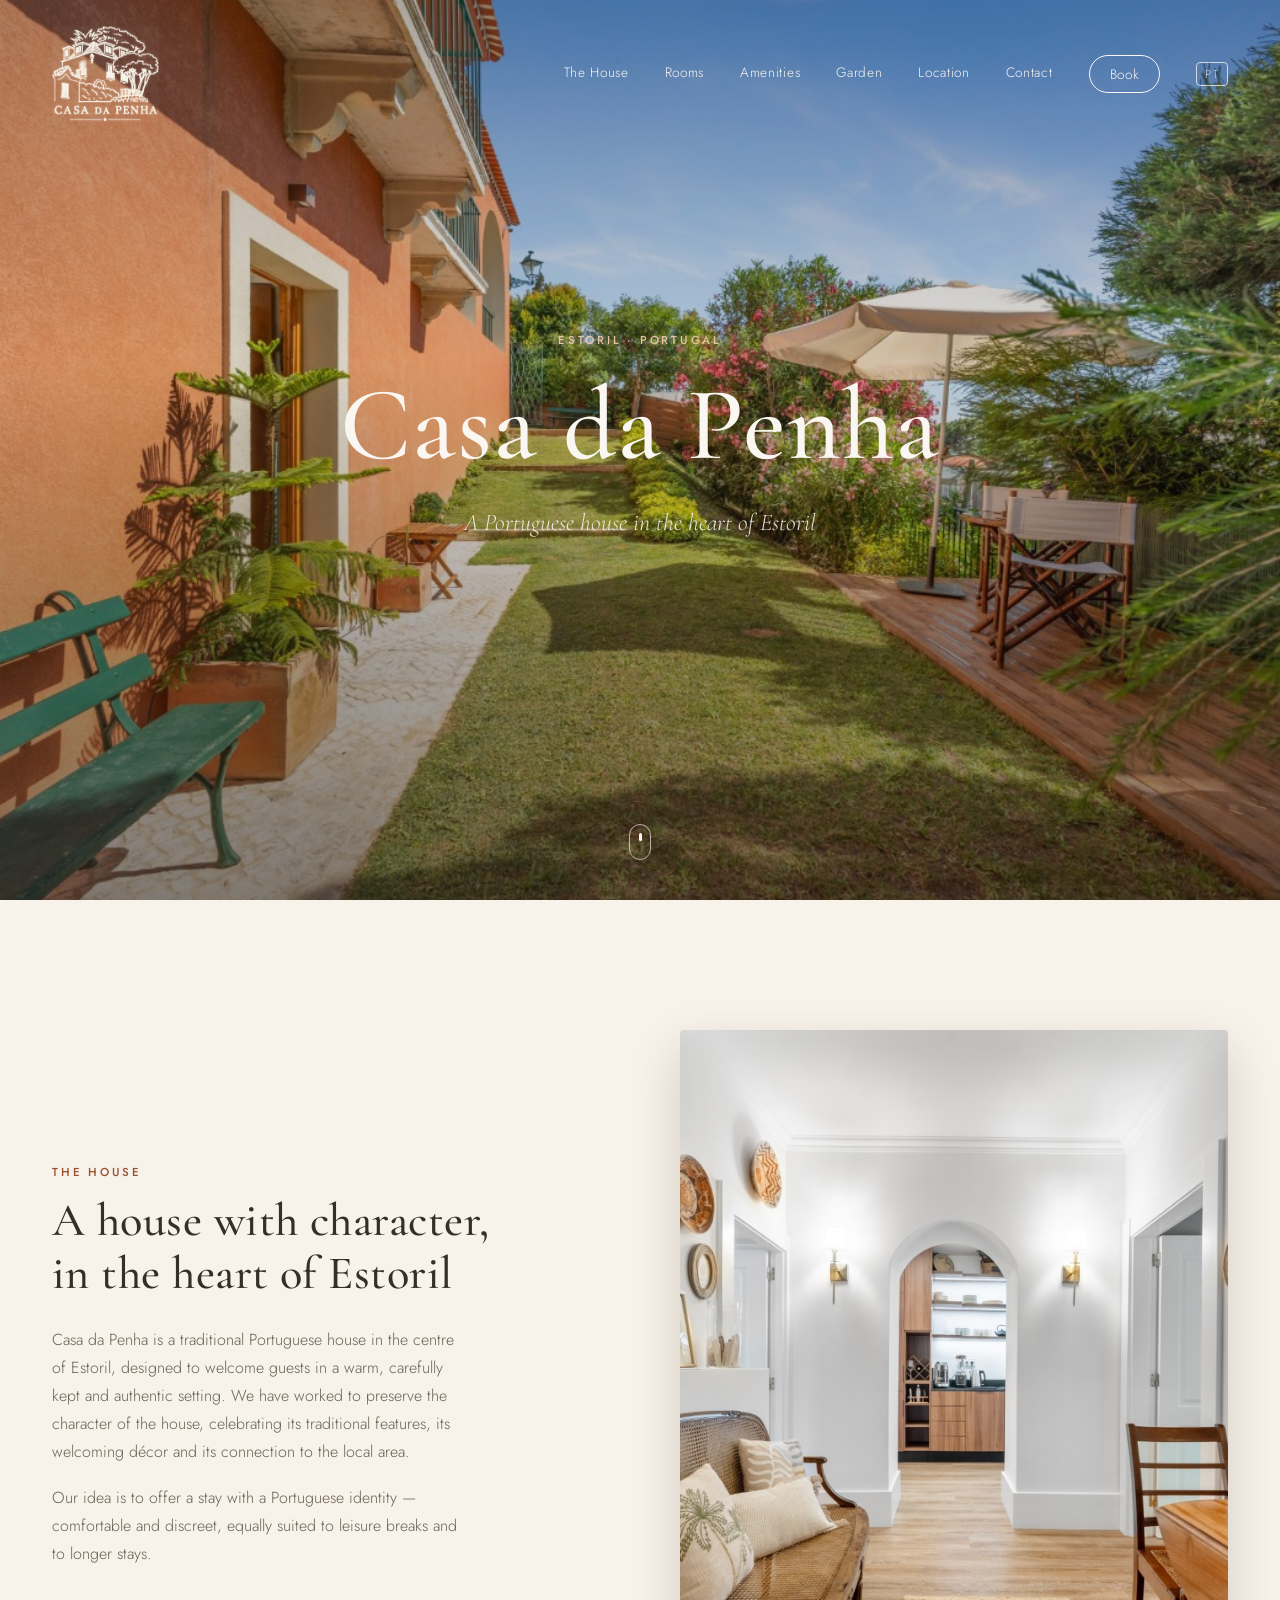
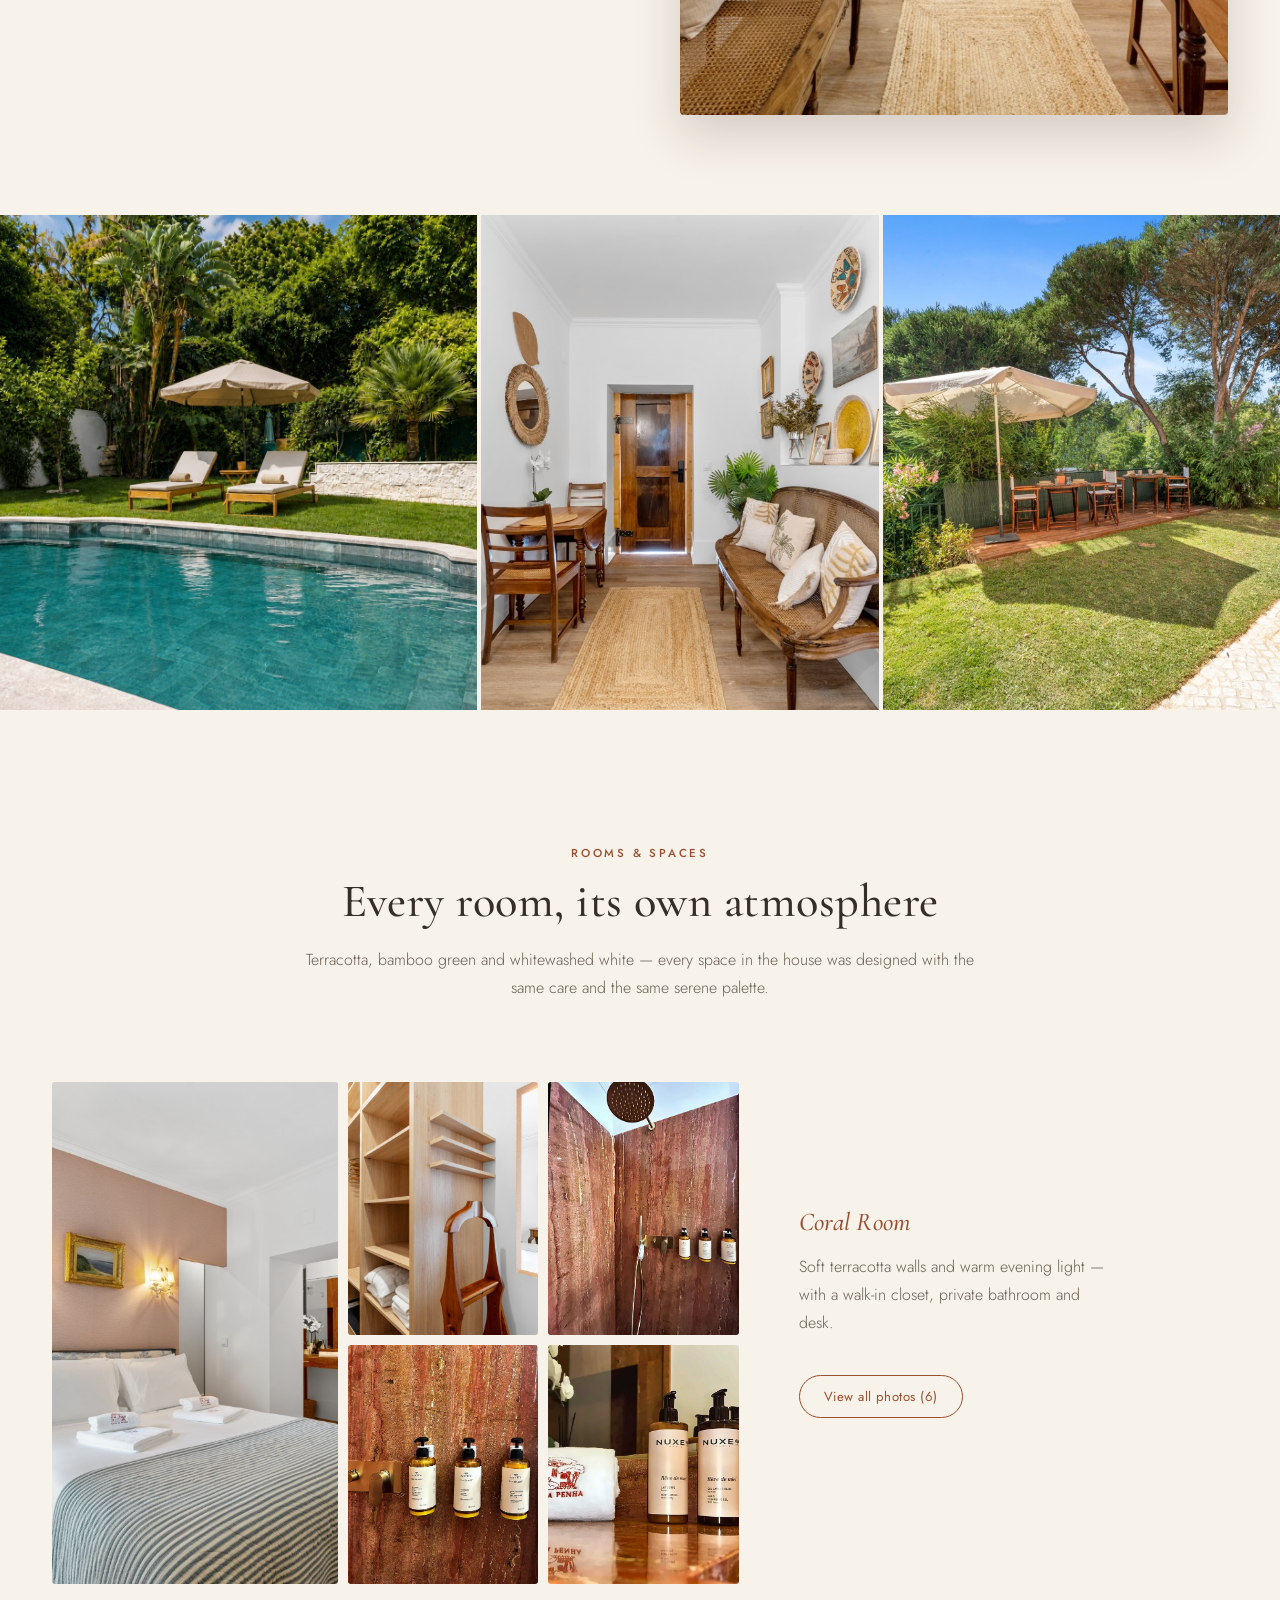
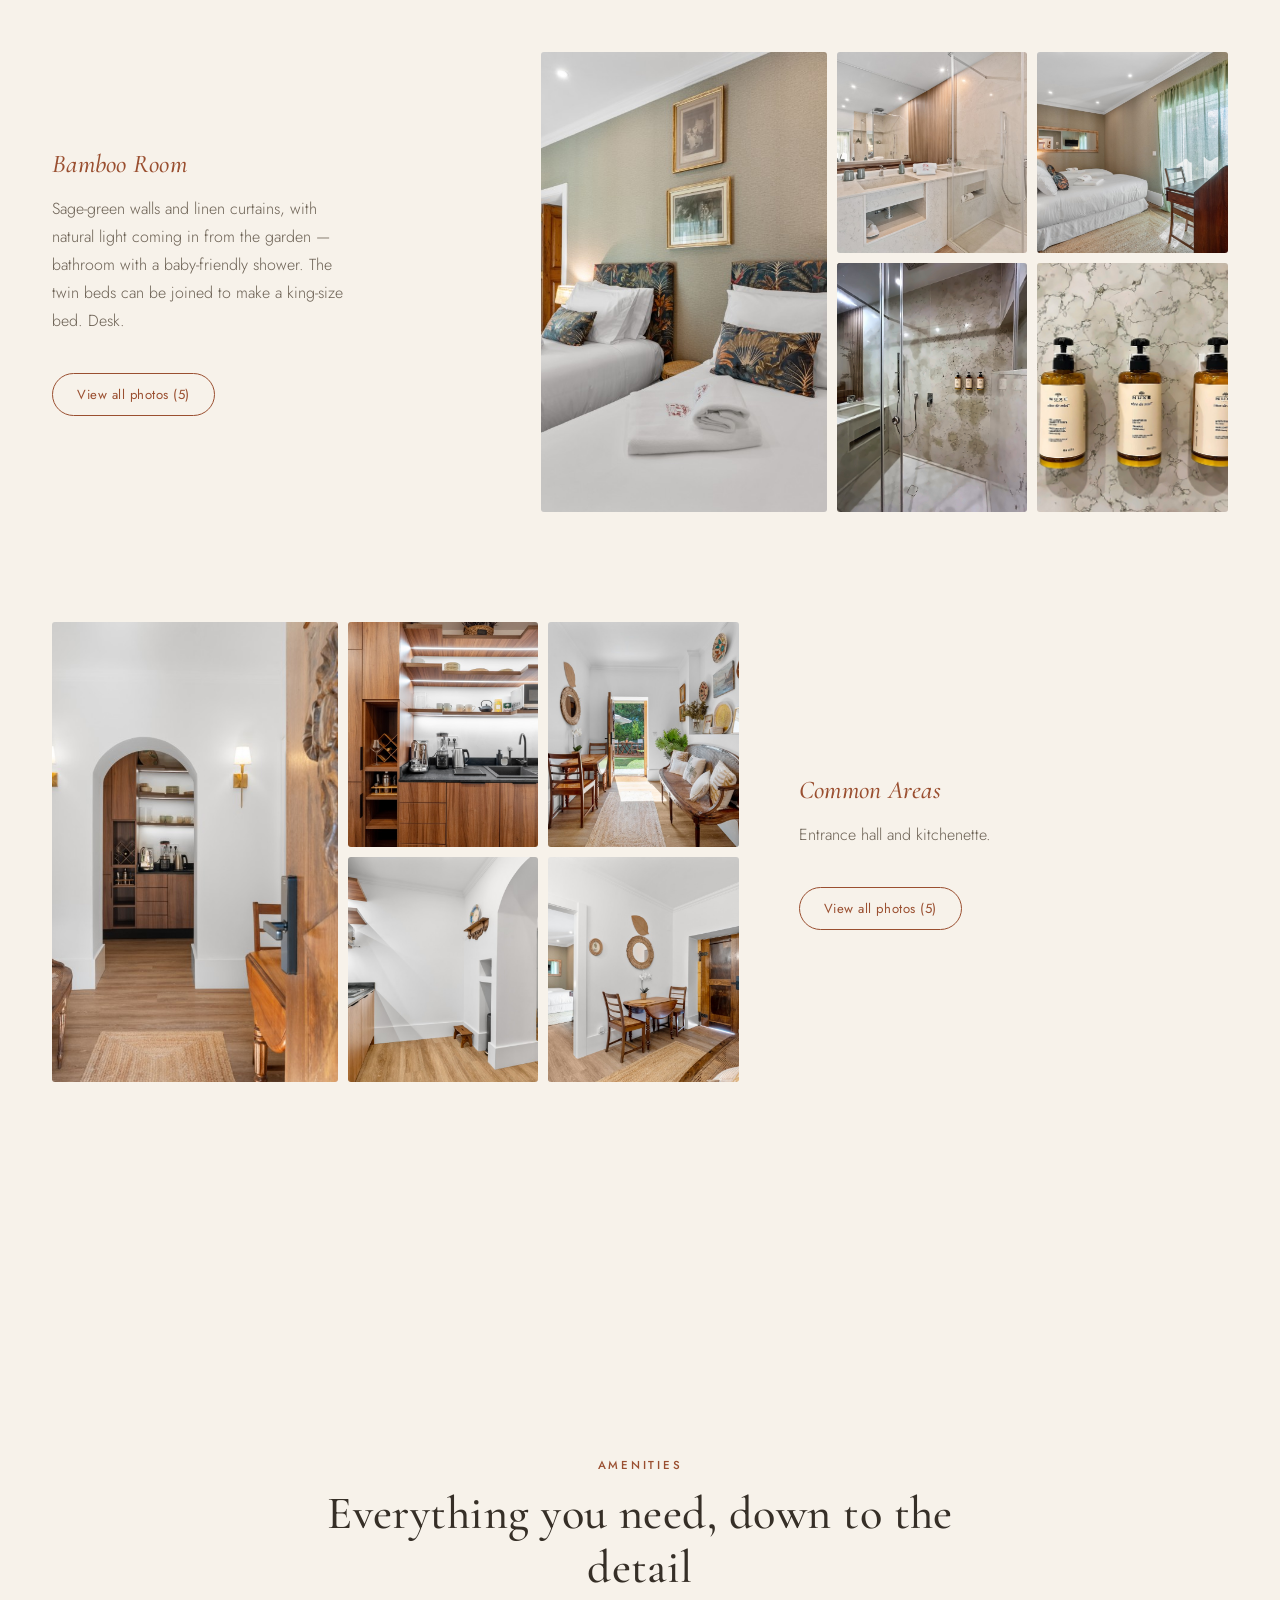
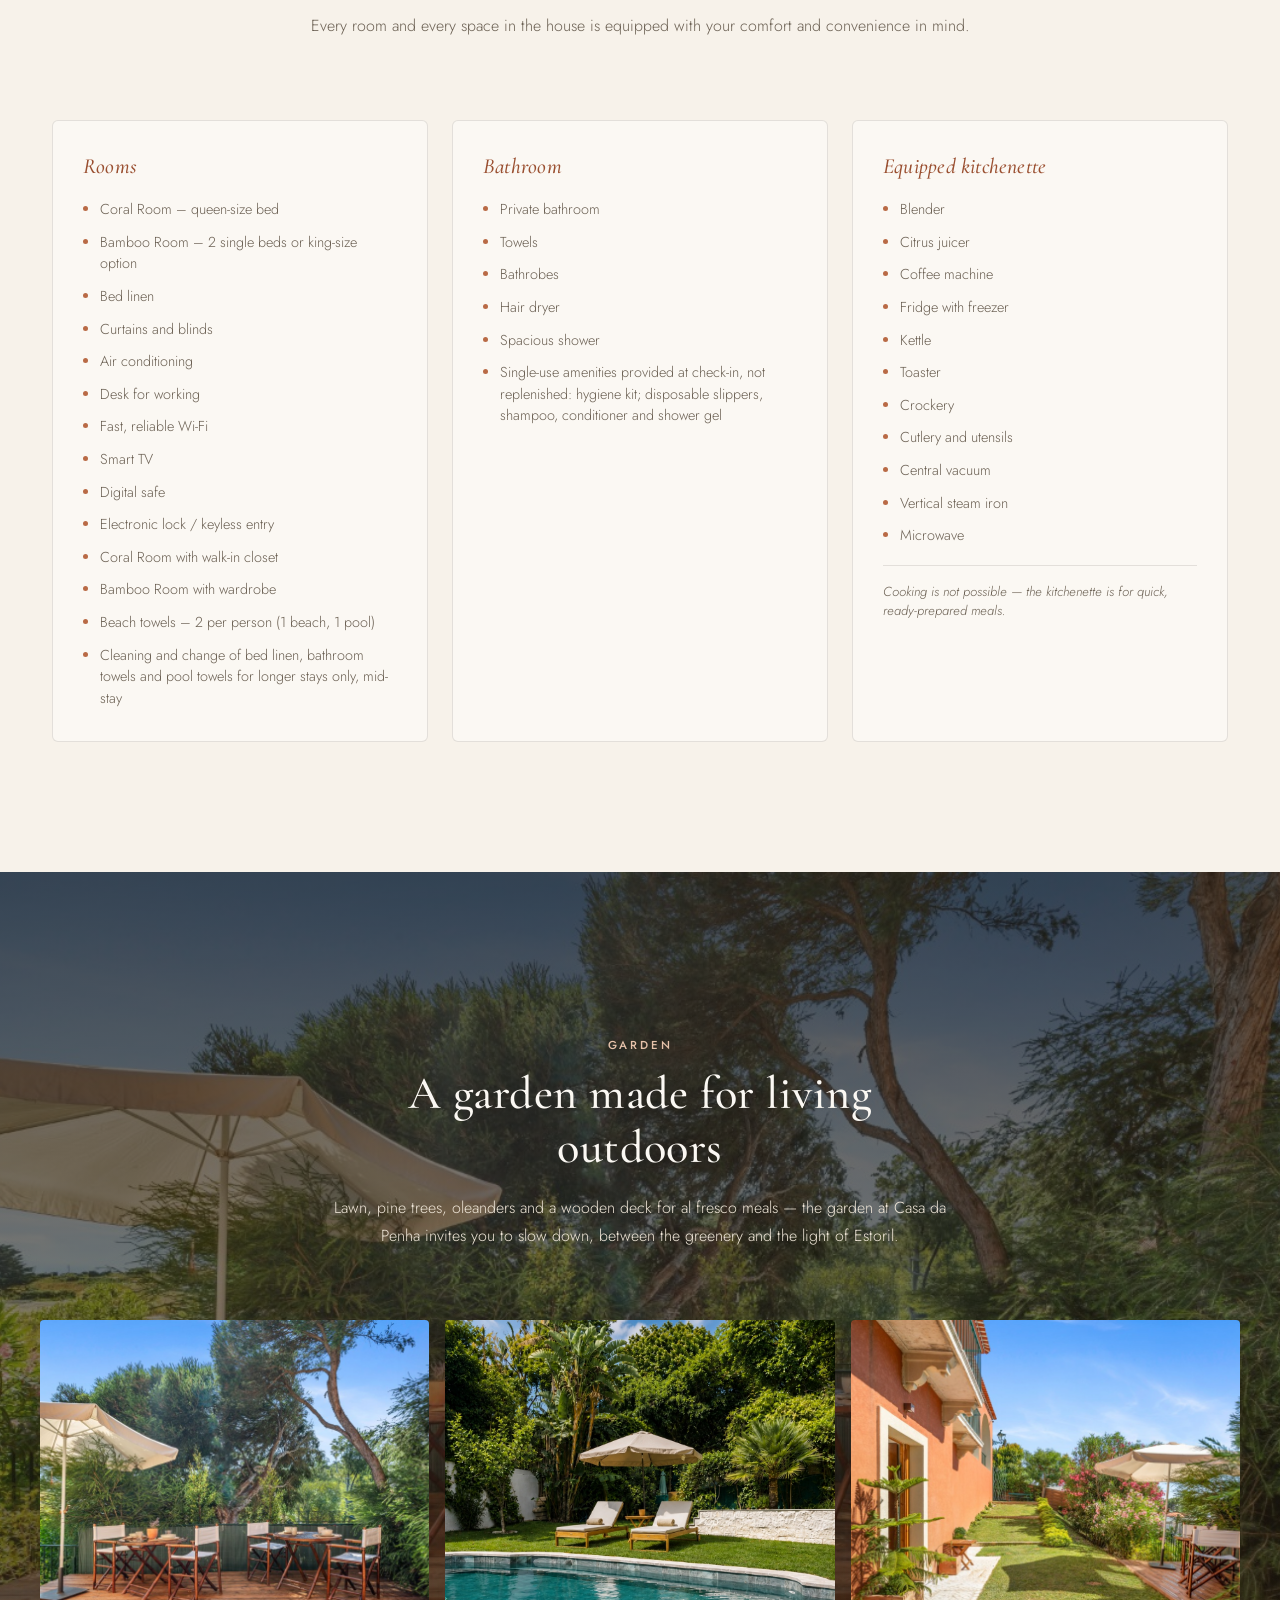
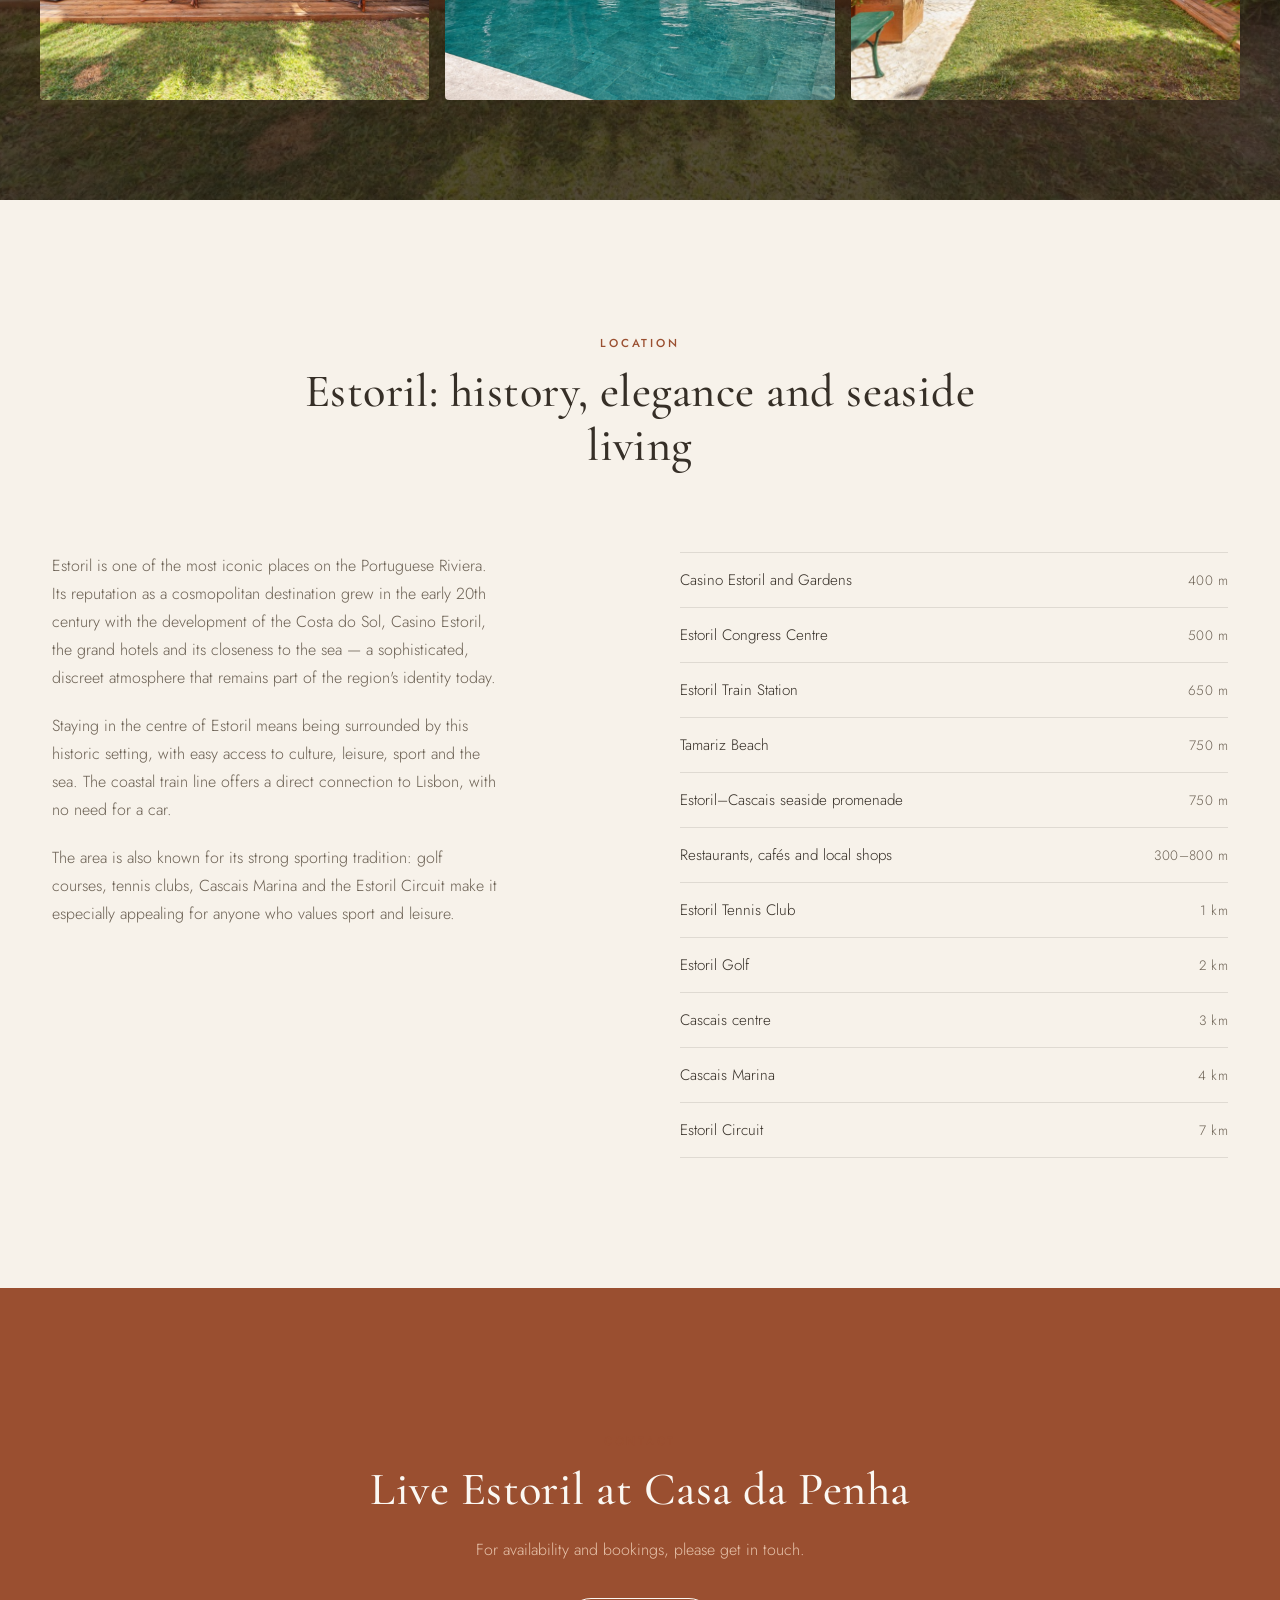
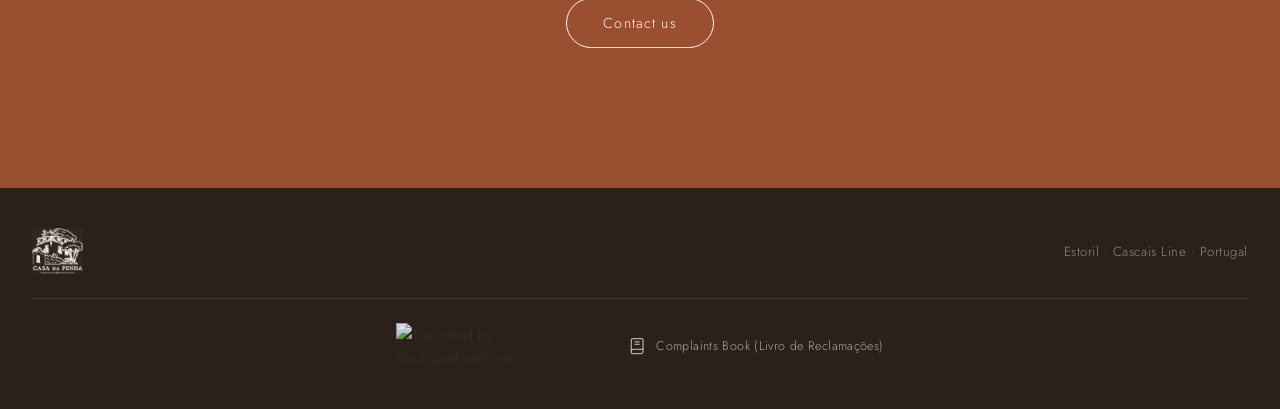
==== index.en.html @ f8807cc9 "Versao em ingles (PT/EN) e grelha de 5 fotos por quarto - index.en.html / reservar.en.html com selet" ====
<!DOCTYPE html>
<html lang="en">
<head>
<meta charset="UTF-8">
<meta name="viewport" content="width=device-width, initial-scale=1.0">
<title>Casa da Penha · Estoril</title>
<link rel="alternate" hreflang="pt" href="https://casadapenha.pt/">
<link rel="alternate" hreflang="en" href="https://casadapenha.pt/index.en.html">
<meta name="description" content="Casa da Penha — a traditional Portuguese house in the centre of Estoril, a short walk from the sea, Casino Estoril, golf and tennis.">
<link rel="preconnect" href="https://fonts.googleapis.com">
<link rel="preconnect" href="https://fonts.gstatic.com" crossorigin>
<link href="https://fonts.googleapis.com/css2?family=Cormorant+Garamond:ital,wght@0,400;0,500;0,600;1,400&family=Jost:wght@300;400;500&display=swap" rel="stylesheet">
<link rel="stylesheet" href="css/style.css">
<link rel="icon" type="image/png" href="images/favicon.png">
</head>
<body>

<div class="grain"></div>

<header class="site-header" id="siteHeader">
  <div class="header-inner">
    <a href="#top" class="brand" aria-label="Casa da Penha">
      <img src="images/logo-light.png" alt="Casa da Penha" class="logo logo-light">
      <img src="images/logo.png" alt="Casa da Penha" class="logo logo-dark">
    </a>
    <nav class="main-nav">
      <a href="#casa">The House</a>
      <a href="#quartos">Rooms</a>
      <a href="#comodidades">Amenities</a>
      <a href="#jardim">Garden</a>
      <a href="#localizacao">Location</a>
      <a href="#contacto">Contact</a>
      <a href="reservar.en.html" class="nav-cta">Book</a>
      <a href="index.html" class="lang-switch" hreflang="pt" lang="pt" aria-label="Versão em português">PT</a>
    </nav>
    <button class="nav-toggle" id="navToggle" aria-label="Open menu">
      <span></span><span></span><span></span>
    </button>
  </div>
</header>

<div class="mobile-nav" id="mobileNav">
  <a href="#casa">The House</a>
  <a href="#quartos">Rooms</a>
  <a href="#comodidades">Amenities</a>
  <a href="#jardim">Garden</a>
  <a href="#localizacao">Location</a>
  <a href="#contacto">Contact</a>
  <a href="reservar.en.html">Book</a>
  <a href="index.html" hreflang="pt" lang="pt">Português</a>
</div>

<main id="top">

  <section class="hero" id="hero">
    <img src="images/hero.jpg" alt="Casa da Penha, façade and garden" class="hero-img" id="heroImg">
    <div class="hero-overlay"></div>
    <div class="hero-content" id="heroContent"></div>
  </section>

  <section class="intro" id="casa">
    <div class="intro-inner" id="introInner"></div>
  </section>

  <section class="strip" id="stripContainer"></section>

  <section class="rooms" id="quartos">
    <div class="section-head" id="roomsSectionHead"></div>
    <div id="roomBlocks"></div>
    <div class="bath-strip" id="bathStrip"></div>
  </section>

  <section class="amenities" id="comodidades">
    <div class="section-head" id="amenitiesSectionHead"></div>
    <div class="amenities-grid" id="amenitiesGrid"></div>
  </section>

  <section class="garden" id="jardim">
    <img src="images/garden-wide.jpg" alt="Casa da Penha garden with deck and pine trees" class="garden-bg" id="gardenBg" loading="lazy">
    <div class="garden-overlay"></div>
    <div class="garden-content" id="gardenContent"></div>
    <div class="garden-gallery" id="gardenGallery"></div>
  </section>

  <section class="location" id="localizacao">
    <div class="section-head" id="locationSectionHead"></div>
    <div class="location-inner">
      <div class="location-text" id="locationText"></div>
      <div class="location-list" id="locationList"></div>
    </div>
  </section>

  <section class="contact" id="contacto">
    <div class="contact-inner" id="contactInner"></div>
  </section>

</main>

<footer class="site-footer">
  <div class="footer-inner">
    <img src="images/logo-light.png" alt="Casa da Penha" class="footer-logo">
    <span class="footer-loc" id="footerLoc">Estoril · Cascais Line · Portugal</span>
  </div>
  <div class="footer-badge">
    <a href="https://boutiquehotel.me/estoril/" target="_blank" rel="noopener">
      <img src="https://static.boutiquehotel.me/logo/boutique-top-dark.png" alt="Top rated by Boutiquehotel.me" loading="lazy">
    </a>
    <a href="https://www.livroreclamacoes.pt/Inicio/" target="_blank" rel="noopener" class="complaints-badge">
      <svg viewBox="0 0 24 24" fill="none" stroke="currentColor" stroke-width="1.5"><path d="M4 4.5C4 3.67 4.67 3 5.5 3H16a2 2 0 012 2v14a2 2 0 01-2 2H5.5a1.5 1.5 0 01-1.5-1.5v-15z"/><path d="M4 17.5C4 16.67 4.67 16 5.5 16H18"/><path d="M8 7h6M8 10h6"/></svg>
      <span>Complaints Book (Livro de Reclamações)</span>
    </a>
  </div>
</footer>

<script src="js/i18n.js"></script>
<script src="js/lightbox.js"></script>
<script src="js/content.js"></script>
<script src="js/main.js"></script>
</body>
</html>
---- css/style.css ----
/* ---------- Casa da Penha — tokens ---------- */
:root {
  --cream: #f7f2ea;
  --cream-deep: #efe6d8;
  --paper: #fbf8f3;
  --ink: #362f27;
  --ink-soft: #6b6053;
  --terracotta: #b96a45;
  --terracotta-deep: #9a4f30;
  --terracotta-pale: #e7c3ab;
  --sage: #8a9578;
  --sage-deep: #5f6b4f;
  --gold: #b28a4f;
  --line: rgba(54, 47, 39, 0.12);
  --shadow: 0 20px 50px rgba(54, 34, 20, 0.18);
  --ease: cubic-bezier(.22,.61,.36,1);
}

* { box-sizing: border-box; }
html { scroll-behavior: smooth; }

body {
  margin: 0;
  font-family: 'Jost', sans-serif;
  font-weight: 300;
  color: var(--ink);
  background: var(--cream);
  -webkit-font-smoothing: antialiased;
  overflow-x: hidden;
}

h1, h2, h3 {
  font-family: 'Cormorant Garamond', serif;
  font-weight: 500;
  margin: 0;
  color: var(--ink);
  letter-spacing: 0.01em;
}

h2 { font-size: clamp(2rem, 4vw, 2.9rem); line-height: 1.15; }
h3 { font-size: 1.6rem; font-style: italic; font-weight: 500; }

p { line-height: 1.75; color: var(--ink-soft); font-size: 1rem; font-weight: 300; }

a { color: inherit; text-decoration: none; }

img { max-width: 100%; display: block; }

.eyebrow {
  display: inline-block;
  font-size: 0.72rem;
  letter-spacing: 0.24em;
  text-transform: uppercase;
  color: var(--terracotta-deep);
  font-weight: 500;
  margin-bottom: 14px;
}
.eyebrow.light { color: var(--terracotta-pale); }

/* subtle grain overlay for texture */
.grain {
  position: fixed; inset: 0; pointer-events: none; z-index: 999;
  opacity: 0.035; mix-blend-mode: multiply;
  background-image: url("data:image/svg+xml,%3Csvg xmlns='http://www.w3.org/2000/svg' width='120' height='120'%3E%3Cfilter id='n'%3E%3CfeTurbulence type='fractalNoise' baseFrequency='0.9' numOctaves='2' stitchTiles='stitch'/%3E%3C/filter%3E%3Crect width='100%25' height='100%25' filter='url(%23n)'/%3E%3C/svg%3E");
}

/* ---------- Header ---------- */
.site-header {
  position: fixed; top: 0; left: 0; right: 0; z-index: 100;
  transition: background .4s var(--ease), box-shadow .4s var(--ease), padding .3s var(--ease);
  padding: 26px 0;
}
.site-header.scrolled {
  background: rgba(247, 242, 234, 0.92);
  backdrop-filter: blur(10px);
  box-shadow: 0 2px 24px rgba(54,34,20,0.08);
  padding: 14px 0;
}
.header-inner {
  max-width: 1240px; margin: 0 auto; padding: 0 32px;
  display: flex; align-items: center; justify-content: space-between;
}
.brand {
  position: relative;
  display: block;
  height: 96px;
  width: 107px;
  transition: height .4s var(--ease), width .4s var(--ease);
}
.site-header.scrolled .brand {
  height: 56px;
  width: 62px;
}
.brand .logo {
  position: absolute; top: 0; left: 0;
  height: 100%; width: auto;
  transition: opacity .4s var(--ease);
}
.brand .logo-dark { opacity: 0; }
.site-header.scrolled .brand .logo-light { opacity: 0; }
.site-header.scrolled .brand .logo-dark { opacity: 1; }

.footer-logo { height: 46px; width: auto; }

.main-nav { display: flex; align-items: center; gap: 36px; }
.main-nav a {
  font-size: 0.85rem; letter-spacing: 0.05em;
  color: var(--paper);
  position: relative;
  padding-bottom: 4px;
  transition: color .4s var(--ease);
}
.site-header.scrolled .main-nav a { color: var(--ink); }
.main-nav a::after {
  content: ''; position: absolute; left: 0; bottom: 0; width: 0; height: 1px;
  background: currentColor; transition: width .3s var(--ease);
}
.main-nav a:hover::after { width: 100%; }
.main-nav a.nav-cta {
  border: 1px solid currentColor; padding: 8px 20px; border-radius: 999px;
}
.main-nav a.nav-cta::after { display: none; }

.nav-toggle {
  display: none; flex-direction: column; gap: 5px;
  background: none; border: none; cursor: pointer; padding: 8px;
}
.nav-toggle span {
  width: 22px; height: 1.5px; background: var(--paper);
  transition: background .3s var(--ease);
}
.site-header.scrolled .nav-toggle span { background: var(--ink); }

.mobile-nav {
  position: fixed; top: 0; right: -100%; width: 78%; max-width: 320px; height: 100vh;
  background: var(--paper); z-index: 101;
  display: flex; flex-direction: column; gap: 28px;
  padding: 100px 40px; transition: right .4s var(--ease);
  box-shadow: -10px 0 40px rgba(0,0,0,0.15);
}
.mobile-nav.open { right: 0; }
.mobile-nav a { font-family: 'Cormorant Garamond', serif; font-size: 1.4rem; color: var(--ink); }

/* ---------- Hero ---------- */
.hero { position: relative; height: 100svh; min-height: 560px; overflow: hidden; }
.hero-img {
  position: absolute; inset: 0; width: 100%; height: 100%; object-fit: cover;
  transform: scale(1.05);
}
.hero-overlay {
  position: absolute; inset: 0;
  background: linear-gradient(180deg, rgba(30,20,12,0.35) 0%, rgba(30,20,12,0.15) 40%, rgba(30,20,12,0.55) 100%);
}
.hero-content {
  position: relative; z-index: 2; height: 100%;
  display: flex; flex-direction: column; align-items: center; justify-content: center;
  text-align: center; color: var(--paper); padding: 0 24px;
}
.hero-content .eyebrow { color: var(--terracotta-pale); }
.hero-content h1 {
  color: var(--paper); font-size: clamp(3rem, 9vw, 6.5rem); font-weight: 500;
}
.hero-sub {
  font-family: 'Cormorant Garamond', serif; font-style: italic;
  font-size: clamp(1.1rem, 2vw, 1.5rem); color: var(--cream);
  margin-top: 14px; opacity: 0.92;
}
.scroll-cue {
  position: absolute; bottom: 40px; left: 50%; transform: translateX(-50%);
  width: 22px; height: 36px; border: 1px solid rgba(255,255,255,0.6); border-radius: 20px;
  display: flex; justify-content: center; padding-top: 8px;
}
.scroll-cue span {
  width: 3px; height: 8px; background: var(--paper); border-radius: 2px;
  animation: cue 1.8s infinite;
}
@keyframes cue {
  0% { opacity: 1; transform: translateY(0); }
  70% { opacity: 0; transform: translateY(10px); }
  100% { opacity: 0; }
}

/* ---------- Intro ---------- */
.intro { padding: 130px 32px 100px; max-width: 1240px; margin: 0 auto; }
.intro-inner {
  display: grid; grid-template-columns: 1fr 1fr; gap: 80px; align-items: center;
}
.intro-text h2 { margin-bottom: 26px; }
.intro-text p { margin: 0 0 18px; max-width: 46ch; }
.intro-image img {
  border-radius: 4px; box-shadow: var(--shadow);
  aspect-ratio: 4/5; object-fit: cover; width: 100%;
}

/* ---------- Photo strip ---------- */
.strip {
  display: grid; grid-template-columns: 1.2fr 1fr 1fr; gap: 4px;
  height: 55vh; min-height: 320px; max-height: 520px;
}
.strip-item { overflow: hidden; }
.strip-item img { width: 100%; height: 100%; object-fit: cover; transition: transform .8s var(--ease); }
.strip-item:hover img { transform: scale(1.06); }

/* ---------- Rooms ---------- */
.rooms { padding: 130px 32px; max-width: 1240px; margin: 0 auto; }
.section-head { text-align: center; max-width: 680px; margin: 0 auto 80px; }
.section-lede { margin-top: 18px; }

.room-block {
  display: grid; grid-template-columns: 1.6fr 1fr; gap: 60px; align-items: center;
  margin-bottom: 110px;
}
.room-block.reverse { grid-template-columns: 1fr 1.6fr; }
.room-block.reverse .room-gallery { order: 2; }
.room-block.reverse .room-caption { order: 1; }

.room-gallery {
  display: grid; grid-template-columns: 1.5fr 1fr 1fr; grid-template-rows: 1fr 1fr; gap: 10px;
  height: 460px;
}
/* fewer photos than the 5-up grid: fall back to a simpler layout */
.room-gallery.rg-3 { grid-template-columns: 1.4fr 1fr; }
.room-gallery.rg-4 img:nth-child(4) { grid-column: 2 / 4; }
.room-gallery img { width: 100%; height: 100%; object-fit: cover; border-radius: 3px; }
.room-gallery img.big { grid-row: 1 / 3; height: 100%; }

.room-caption h3 { color: var(--terracotta-deep); margin-bottom: 16px; }
.room-caption p { max-width: 34ch; }

.bath-strip {
  display: grid; grid-template-columns: repeat(3, 1fr); gap: 16px; margin-top: 40px;
}
.bath-strip img { height: 340px; width: 100%; object-fit: cover; border-radius: 3px; }

/* ---------- Garden ---------- */
.garden { position: relative; padding: 160px 32px 100px; overflow: hidden; color: var(--paper); }
.garden-bg {
  position: absolute; inset: 0; width: 100%; height: 100%; object-fit: cover; z-index: 0;
}
.garden-overlay {
  position: absolute; inset: 0; z-index: 1;
  background: linear-gradient(180deg, rgba(35,28,18,0.72) 0%, rgba(35,28,18,0.55) 55%, rgba(35,28,18,0.8) 100%);
}
.garden-content {
  position: relative; z-index: 2; max-width: 620px; margin: 0 auto 70px; text-align: center;
}
.garden-content h2 { color: var(--paper); margin-bottom: 20px; }
.garden-content p { color: var(--cream-deep); }
.garden-gallery {
  position: relative; z-index: 2;
  max-width: 1200px; margin: 0 auto;
  display: grid; grid-template-columns: repeat(auto-fit, minmax(260px, 1fr)); gap: 16px;
}
.garden-gallery img { height: 380px; width: 100%; object-fit: cover; border-radius: 4px; box-shadow: var(--shadow); }

/* ---------- Location ---------- */
.location { padding: 130px 32px; max-width: 1240px; margin: 0 auto; }
.location-inner {
  display: grid; grid-template-columns: 1fr 1fr; gap: 80px; margin-top: 60px;
}
.location-text p { margin: 0 0 20px; max-width: 50ch; }

.location-list { border-top: 1px solid var(--line); }
.loc-item {
  display: flex; justify-content: space-between; align-items: baseline;
  padding: 16px 0; border-bottom: 1px solid var(--line);
  font-size: 0.95rem;
}
.loc-name { color: var(--ink); }
.loc-dist { color: var(--ink-soft); font-size: 0.85rem; letter-spacing: 0.03em; white-space: nowrap; padding-left: 20px; }
.loc-item.highlight .loc-name { color: var(--terracotta-deep); font-weight: 500; }
.loc-item.highlight .loc-dist { color: var(--terracotta-deep); }

/* ---------- Contact ---------- */
.contact {
  background: var(--terracotta-deep);
  color: var(--paper);
  text-align: center;
  padding: 140px 32px;
}
.contact-inner { max-width: 560px; margin: 0 auto; }
.contact h2 { color: var(--paper); margin-bottom: 20px; }
.contact p { color: var(--terracotta-pale); margin-bottom: 34px; }
.contact-link {
  display: inline-block; border: 1px solid var(--paper); padding: 14px 36px;
  border-radius: 999px; font-size: 0.9rem; letter-spacing: 0.08em;
  transition: background .3s var(--ease), color .3s var(--ease);
}
.contact-link:hover { background: var(--paper); color: var(--terracotta-deep); }

/* ---------- Footer ---------- */
.site-footer { background: #2a2119; padding: 40px 32px; }
.footer-inner {
  max-width: 1240px; margin: 0 auto;
  display: flex; justify-content: space-between; align-items: center; flex-wrap: wrap; gap: 10px;
}
.footer-loc { color: rgba(247,242,234,0.5); font-size: 0.82rem; letter-spacing: 0.04em; }

.footer-badge {
  max-width: 1240px; margin: 24px auto 0; padding-top: 24px;
  border-top: 1px solid rgba(247,242,234,0.12);
  display: flex; justify-content: center; align-items: center;
  gap: 32px; flex-wrap: wrap;
}
.footer-badge img { width: 200px; max-width: 100%; height: auto; opacity: 0.9; transition: opacity .2s var(--ease); }
.footer-badge a:hover img { opacity: 1; }

.complaints-badge {
  display: inline-flex; align-items: center; gap: 8px;
  color: rgba(247,242,234,0.65); font-family: 'Jost', sans-serif;
  font-size: 0.78rem; letter-spacing: 0.03em;
  transition: color .2s var(--ease);
}
.complaints-badge svg { width: 20px; height: 20px; flex-shrink: 0; }
.complaints-badge:hover { color: var(--paper); }

/* ---------- Responsive ---------- */
@media (max-width: 900px) {
  .main-nav { display: none; }
  .nav-toggle { display: flex; }
  .intro-inner, .location-inner { grid-template-columns: 1fr; gap: 40px; }
  .intro-image { order: -1; }
  .room-block, .room-block.reverse { grid-template-columns: 1fr; gap: 30px; }
  .room-block.reverse .room-gallery, .room-block.reverse .room-caption { order: initial; }
  .room-gallery { height: 360px; }
  .bath-strip { grid-template-columns: 1fr; }
  .bath-strip img { height: 280px; }
  .strip { grid-template-columns: 1fr; height: auto; max-height: none; }
  .strip-item { height: 260px; }
  .garden-gallery { grid-template-columns: 1fr; }
  .garden { padding: 110px 20px 70px; }
  .intro, .rooms, .location { padding: 90px 20px; }
}

@media (max-width: 520px) {
  .header-inner { padding: 0 20px; }
  .hero-content h1 { font-size: 3rem; }
  .room-gallery { grid-template-columns: 1fr 1fr; grid-template-rows: 220px 130px 130px; height: auto; }
  .room-gallery img.big { grid-column: 1 / -1; grid-row: 1; height: 100%; }
  .room-gallery.rg-3 { grid-template-rows: 220px 130px; }
  .room-gallery.rg-4 { grid-template-rows: 220px 130px 130px; }
  .room-gallery.rg-4 img:nth-child(4) { grid-column: 1 / -1; }
}

/* ---------- Lightbox ---------- */
img.is-clickable { cursor: zoom-in; }
body.lightbox-lock { overflow: hidden; }

.lightbox {
  position: fixed; inset: 0; z-index: 1000;
  background: rgba(24, 18, 12, 0.94);
  display: flex; align-items: center; justify-content: center;
  opacity: 0; visibility: hidden;
  transition: opacity .3s var(--ease);
  padding: 60px 90px;
}
.lightbox.open { opacity: 1; visibility: visible; }

.lightbox-frame {
  margin: 0; position: relative;
  max-width: 100%; max-height: 100%;
  display: flex; flex-direction: column; align-items: center;
}
.lightbox-img {
  max-width: 100%; max-height: 78vh;
  object-fit: contain;
  border-radius: 4px;
  box-shadow: 0 30px 70px rgba(0,0,0,0.5);
}
.lightbox-counter {
  margin-top: 16px;
  color: var(--cream-deep);
  font-family: 'Jost', sans-serif;
  font-size: 0.82rem;
  letter-spacing: 0.06em;
}

.lightbox-close, .lightbox-prev, .lightbox-next {
  position: absolute;
  background: none; border: none; cursor: pointer;
  color: var(--paper);
  transition: color .2s var(--ease), transform .2s var(--ease);
}
.lightbox-close {
  top: 24px; right: 32px;
  font-size: 2.2rem; line-height: 1;
}
.lightbox-prev, .lightbox-next {
  top: 50%; transform: translateY(-50%);
  font-size: 1.6rem;
  padding: 14px;
}
.lightbox-prev { left: 10px; }
.lightbox-next { right: 10px; }
.lightbox-close:hover, .lightbox-prev:hover, .lightbox-next:hover {
  color: var(--terracotta-pale);
}
.lightbox-prev:hover { transform: translateY(-50%) translateX(-3px); }
.lightbox-next:hover { transform: translateY(-50%) translateX(3px); }

@media (max-width: 640px) {
  .lightbox { padding: 70px 16px 40px; }
  .lightbox-prev, .lightbox-next { padding: 10px; font-size: 1.3rem; }
  .lightbox-close { top: 16px; right: 16px; font-size: 1.9rem; }
}

/* ---------- Amenities ---------- */
.amenities { padding: 130px 32px; max-width: 1240px; margin: 0 auto; }

.amenities-grid {
  display: grid;
  grid-template-columns: repeat(3, 1fr);
  gap: 24px;
  margin-top: 56px;
}

.amenity-card {
  background: var(--paper);
  border: 1px solid var(--line);
  border-radius: 6px;
  padding: 32px 30px;
}
.amenity-card h3 {
  color: var(--terracotta-deep);
  font-size: 1.35rem;
  font-style: italic;
  margin: 0 0 20px;
}
.amenity-card ul {
  list-style: none;
  margin: 0;
  padding: 0;
  display: flex;
  flex-direction: column;
  gap: 11px;
}
.amenity-card li {
  position: relative;
  padding-left: 17px;
  font-size: 0.9rem;
  line-height: 1.5;
  color: var(--ink-soft);
}
.amenity-card li::before {
  content: '';
  position: absolute;
  left: 0; top: 7px;
  width: 5px; height: 5px;
  border-radius: 50%;
  background: var(--terracotta);
}
.amenity-note {
  margin: 18px 0 0;
  padding-top: 16px;
  border-top: 1px solid var(--line);
  font-size: 0.82rem;
  font-style: italic;
  color: var(--ink-soft);
  line-height: 1.5;
}

@media (max-width: 900px) {
  .amenities { padding: 90px 20px; }
  .amenities-grid { margin-top: 40px; grid-template-columns: repeat(2, 1fr); }
}

@media (max-width: 620px) {
  .amenities-grid { grid-template-columns: 1fr; }
}

/* ---------- Room gallery: "ver todas" + modal thumbnails ---------- */
.room-gallery img.gallery-extra { display: none; }

.gallery-open {
  margin-top: 22px;
  background: none; cursor: pointer;
  border: 1px solid var(--terracotta-deep); color: var(--terracotta-deep);
  padding: 11px 24px; border-radius: 999px;
  font-family: 'Jost', sans-serif; font-size: 0.82rem; letter-spacing: 0.04em;
  transition: background .2s var(--ease), color .2s var(--ease);
}
.gallery-open:hover { background: var(--terracotta-deep); color: var(--paper); }

.lightbox-thumbs {
  display: flex; gap: 8px; margin-top: 14px;
  max-width: min(90vw, 900px); overflow-x: auto; padding-bottom: 4px;
}
.lightbox-thumbs button {
  flex: 0 0 auto; width: 72px; height: 52px; padding: 0; cursor: pointer;
  border: 2px solid transparent; border-radius: 3px; background: none; opacity: 0.55;
  transition: opacity .2s var(--ease), border-color .2s var(--ease);
}
.lightbox-thumbs button img { width: 100%; height: 100%; object-fit: cover; display: block; border-radius: 1px; }
.lightbox-thumbs button:hover { opacity: 0.9; }
.lightbox-thumbs button.active { opacity: 1; border-color: var(--terracotta-pale); }
.lightbox-img { max-height: max(120px, calc(100vh - 250px)); }

/* ---------- Language switch ---------- */
.main-nav a.lang-switch {
  font-size: 0.72rem; letter-spacing: 0.12em; opacity: 0.75;
  border: 1px solid currentColor; border-radius: 4px; padding: 3px 8px;
}
.main-nav a.lang-switch::after { display: none; }
.main-nav a.lang-switch:hover { opacity: 1; }
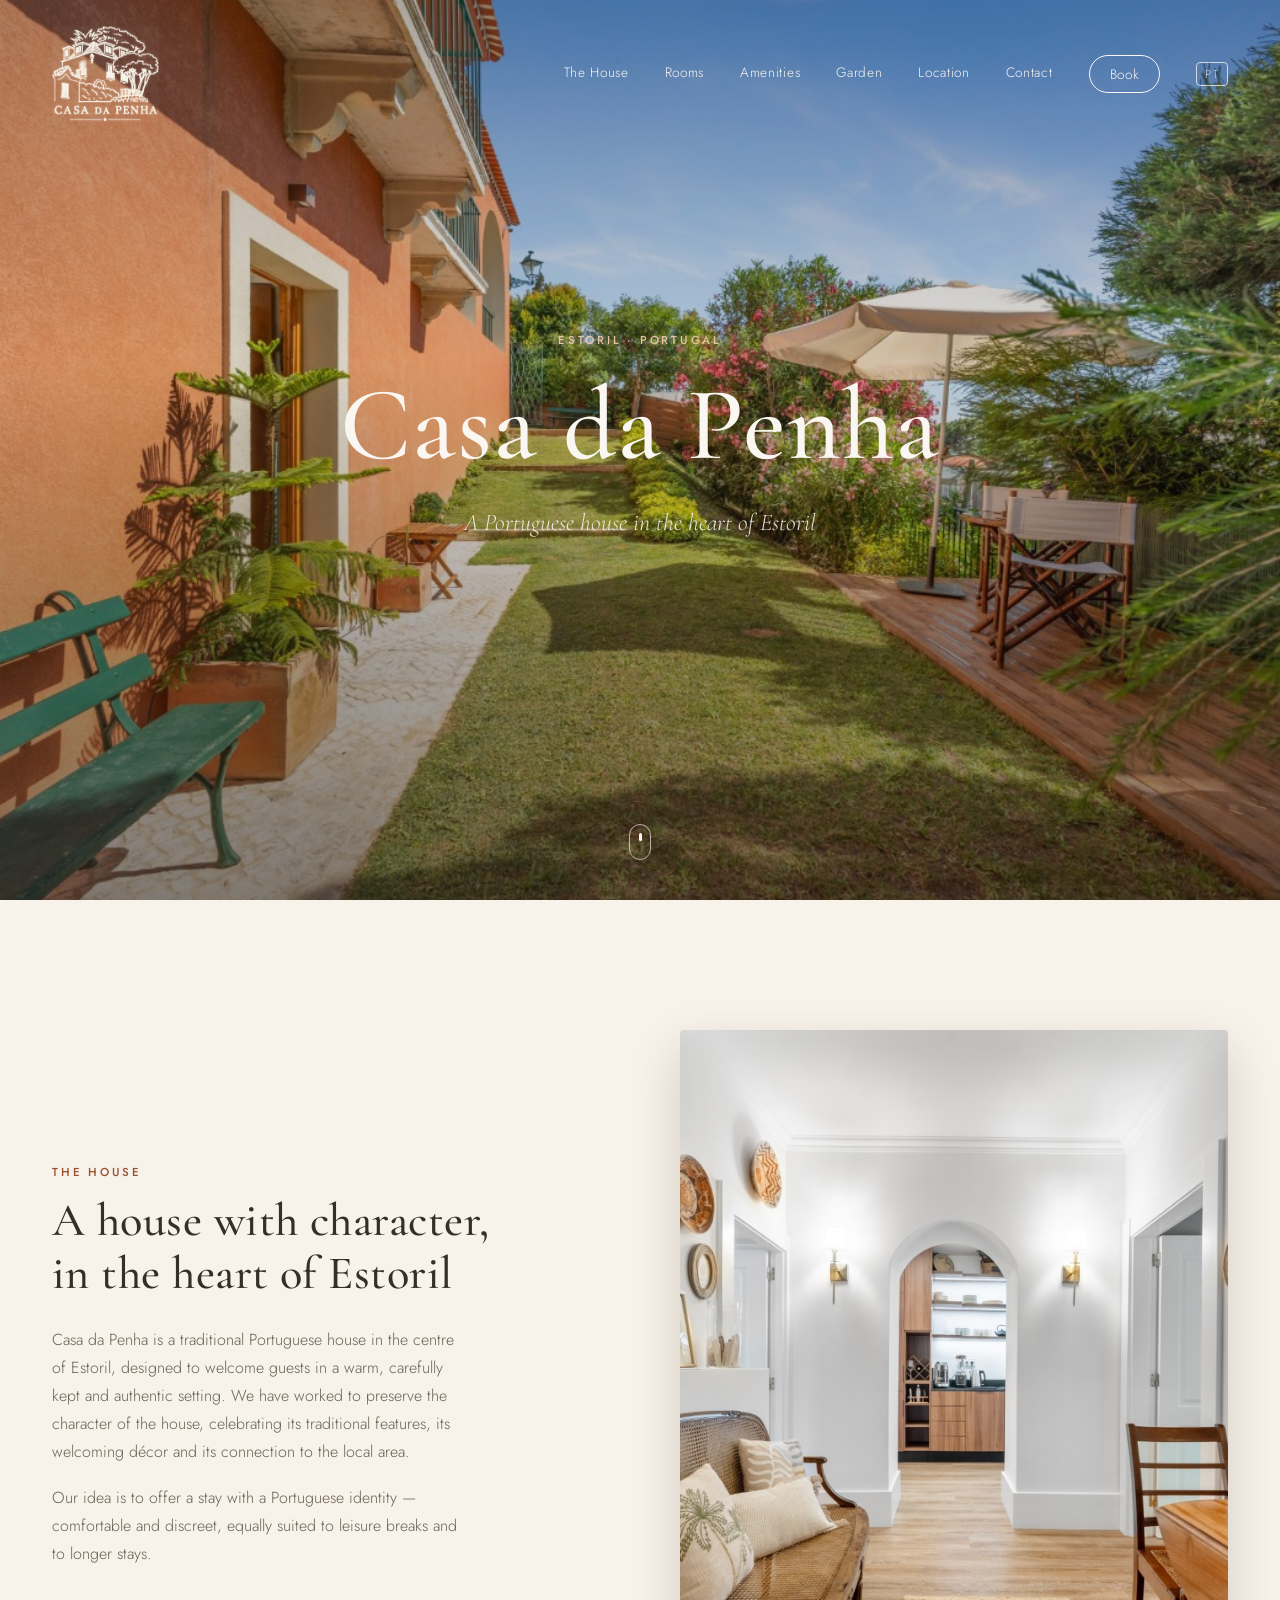
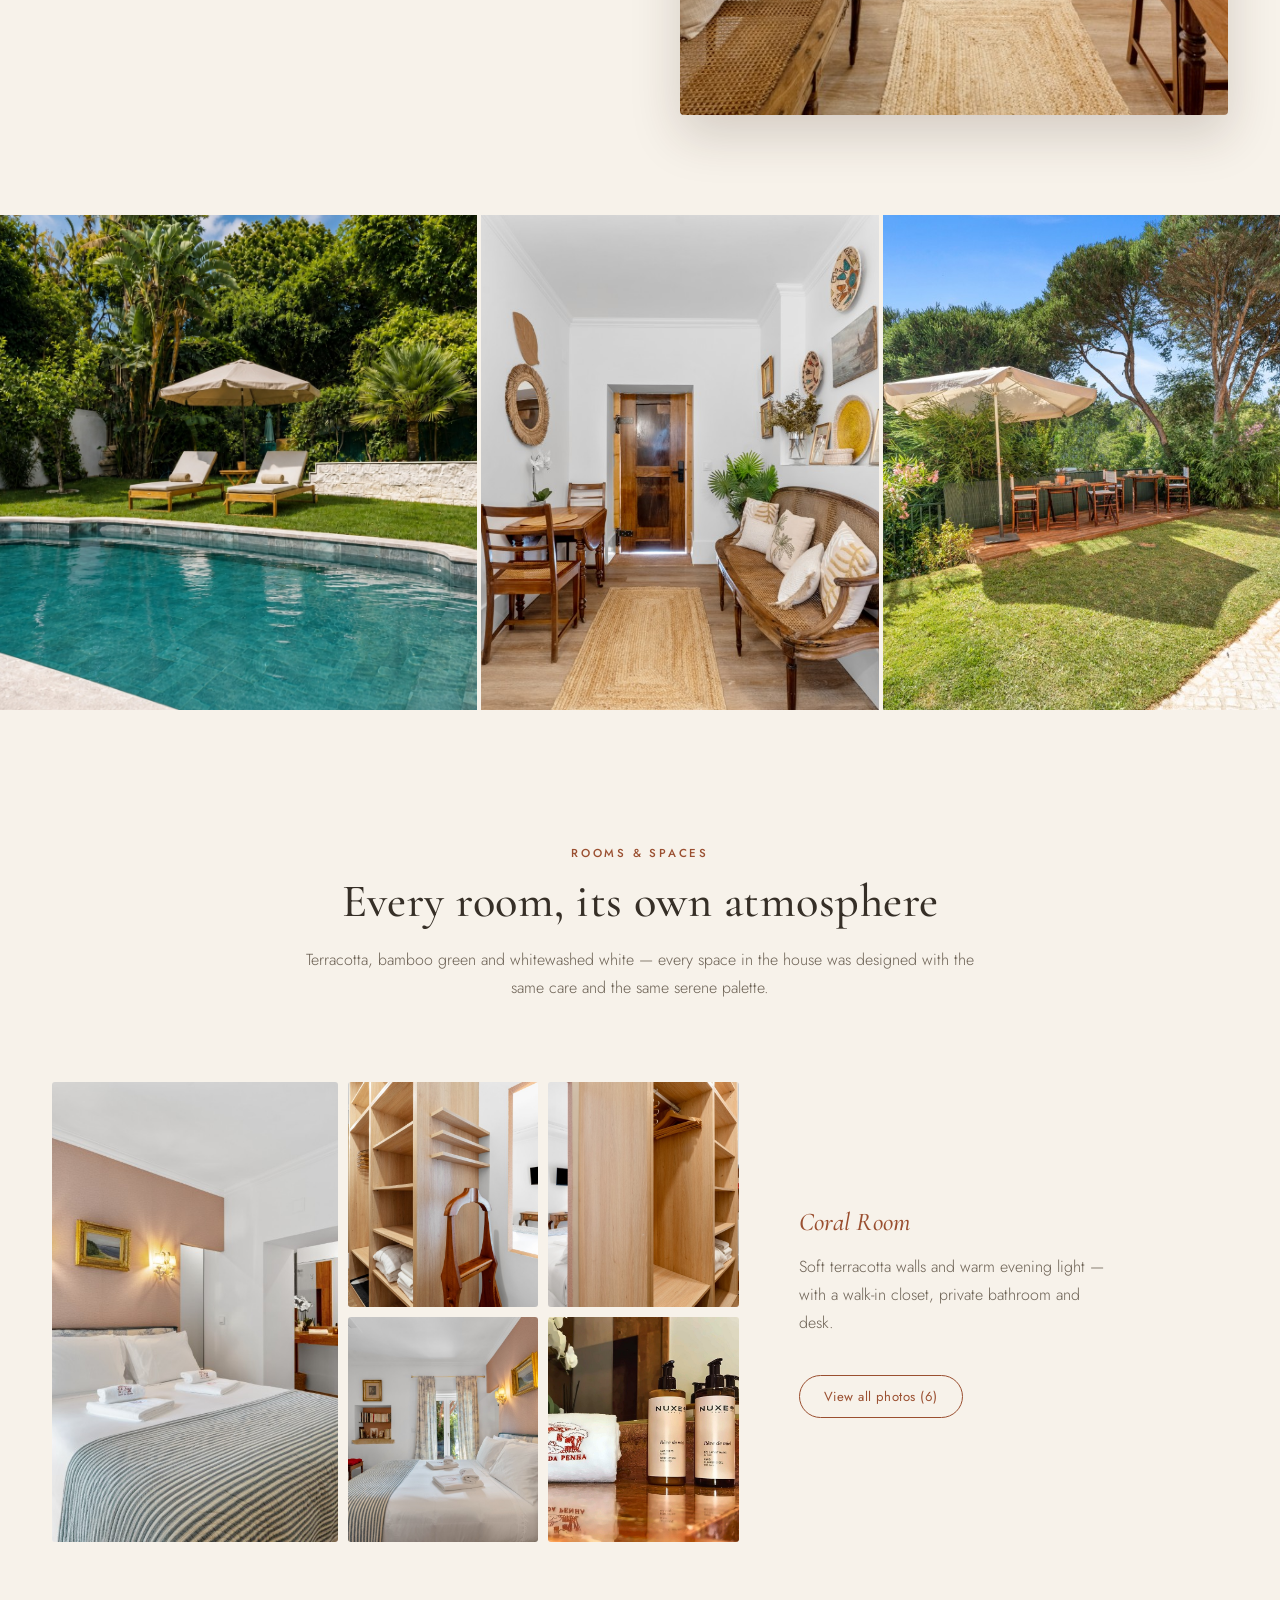
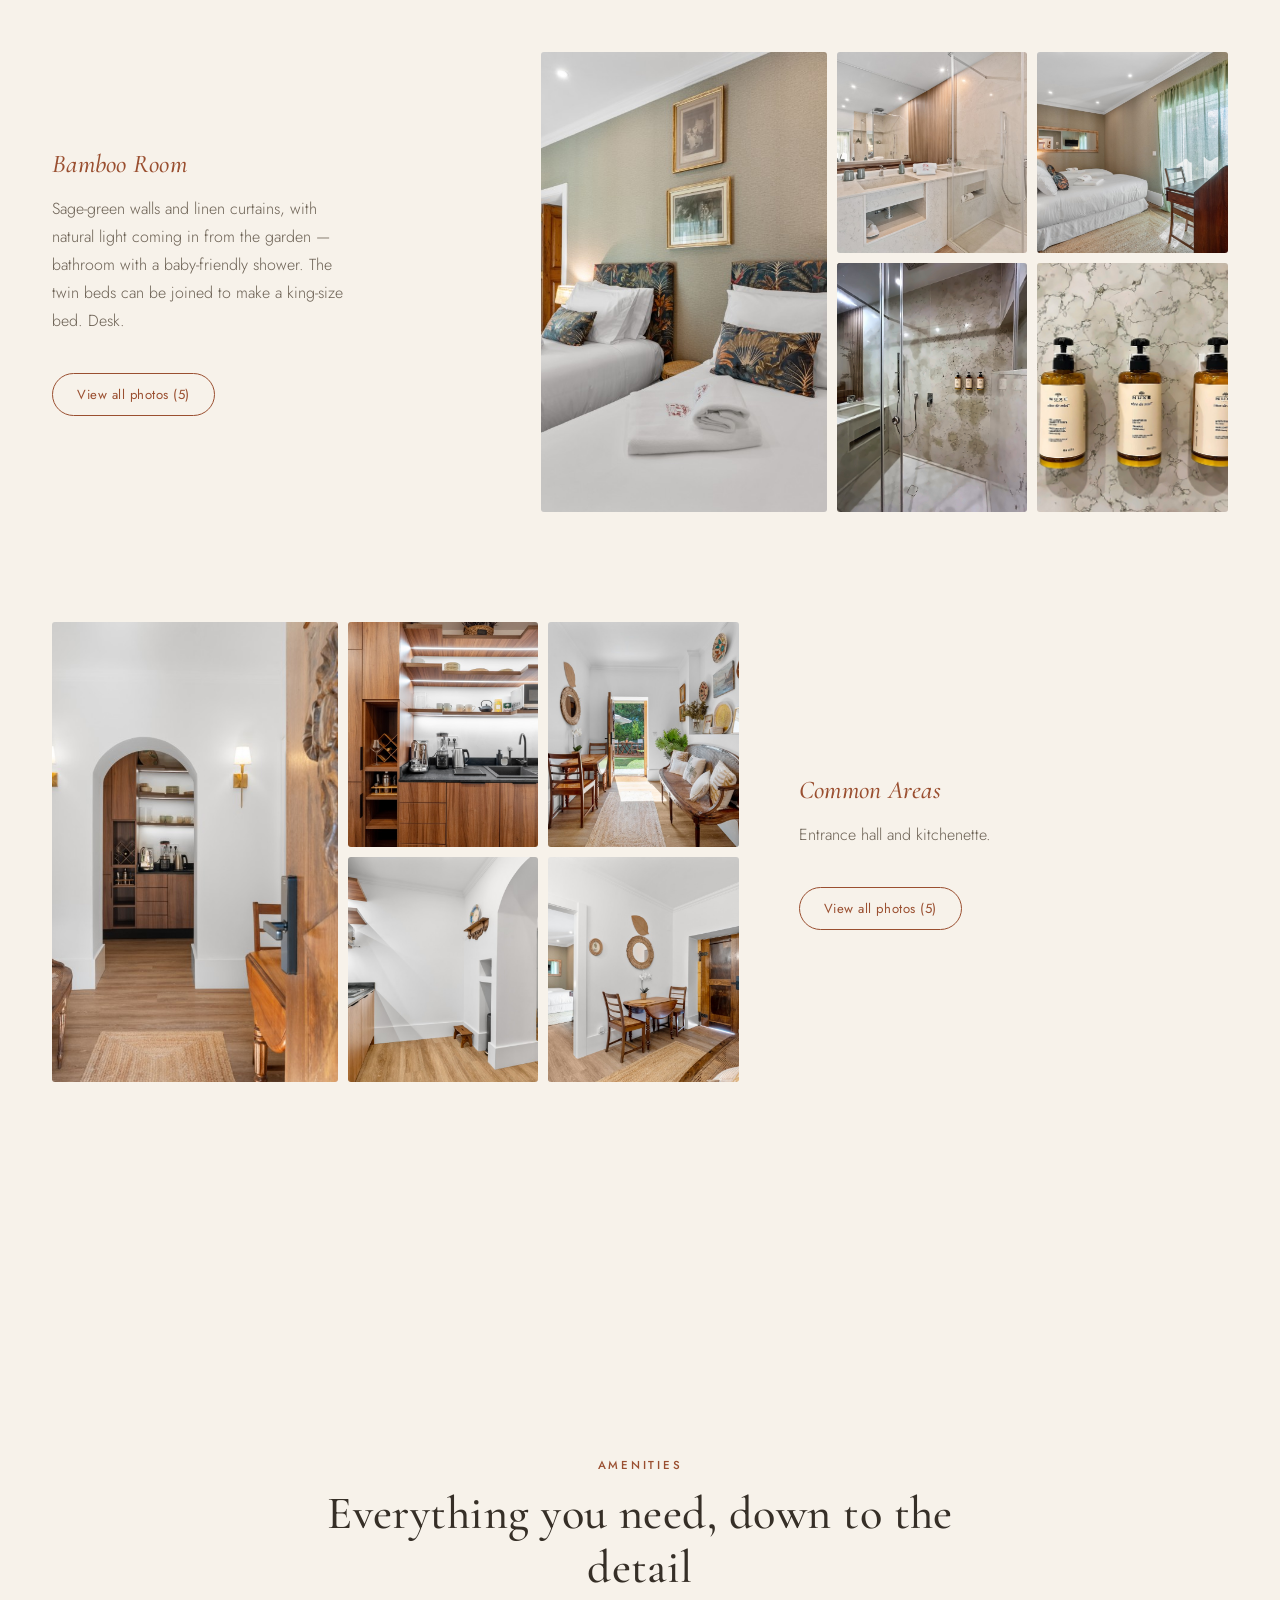
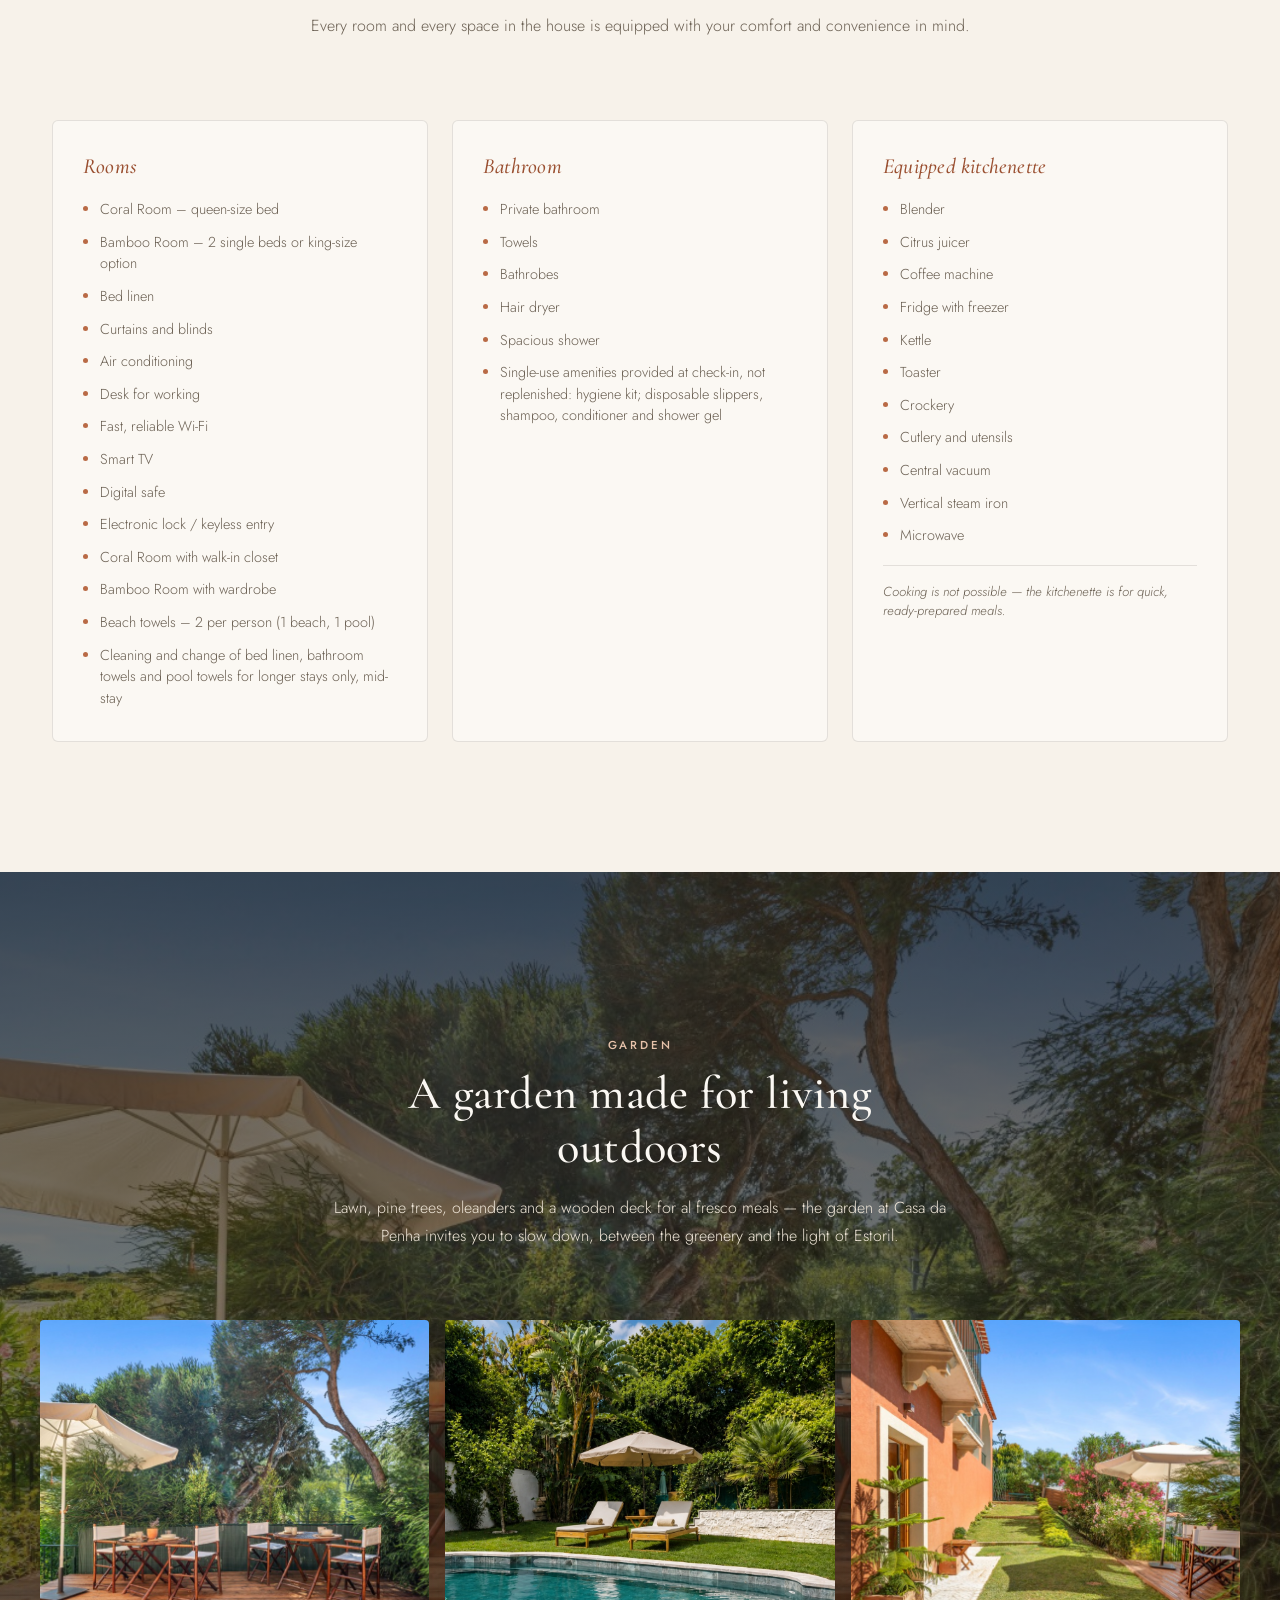
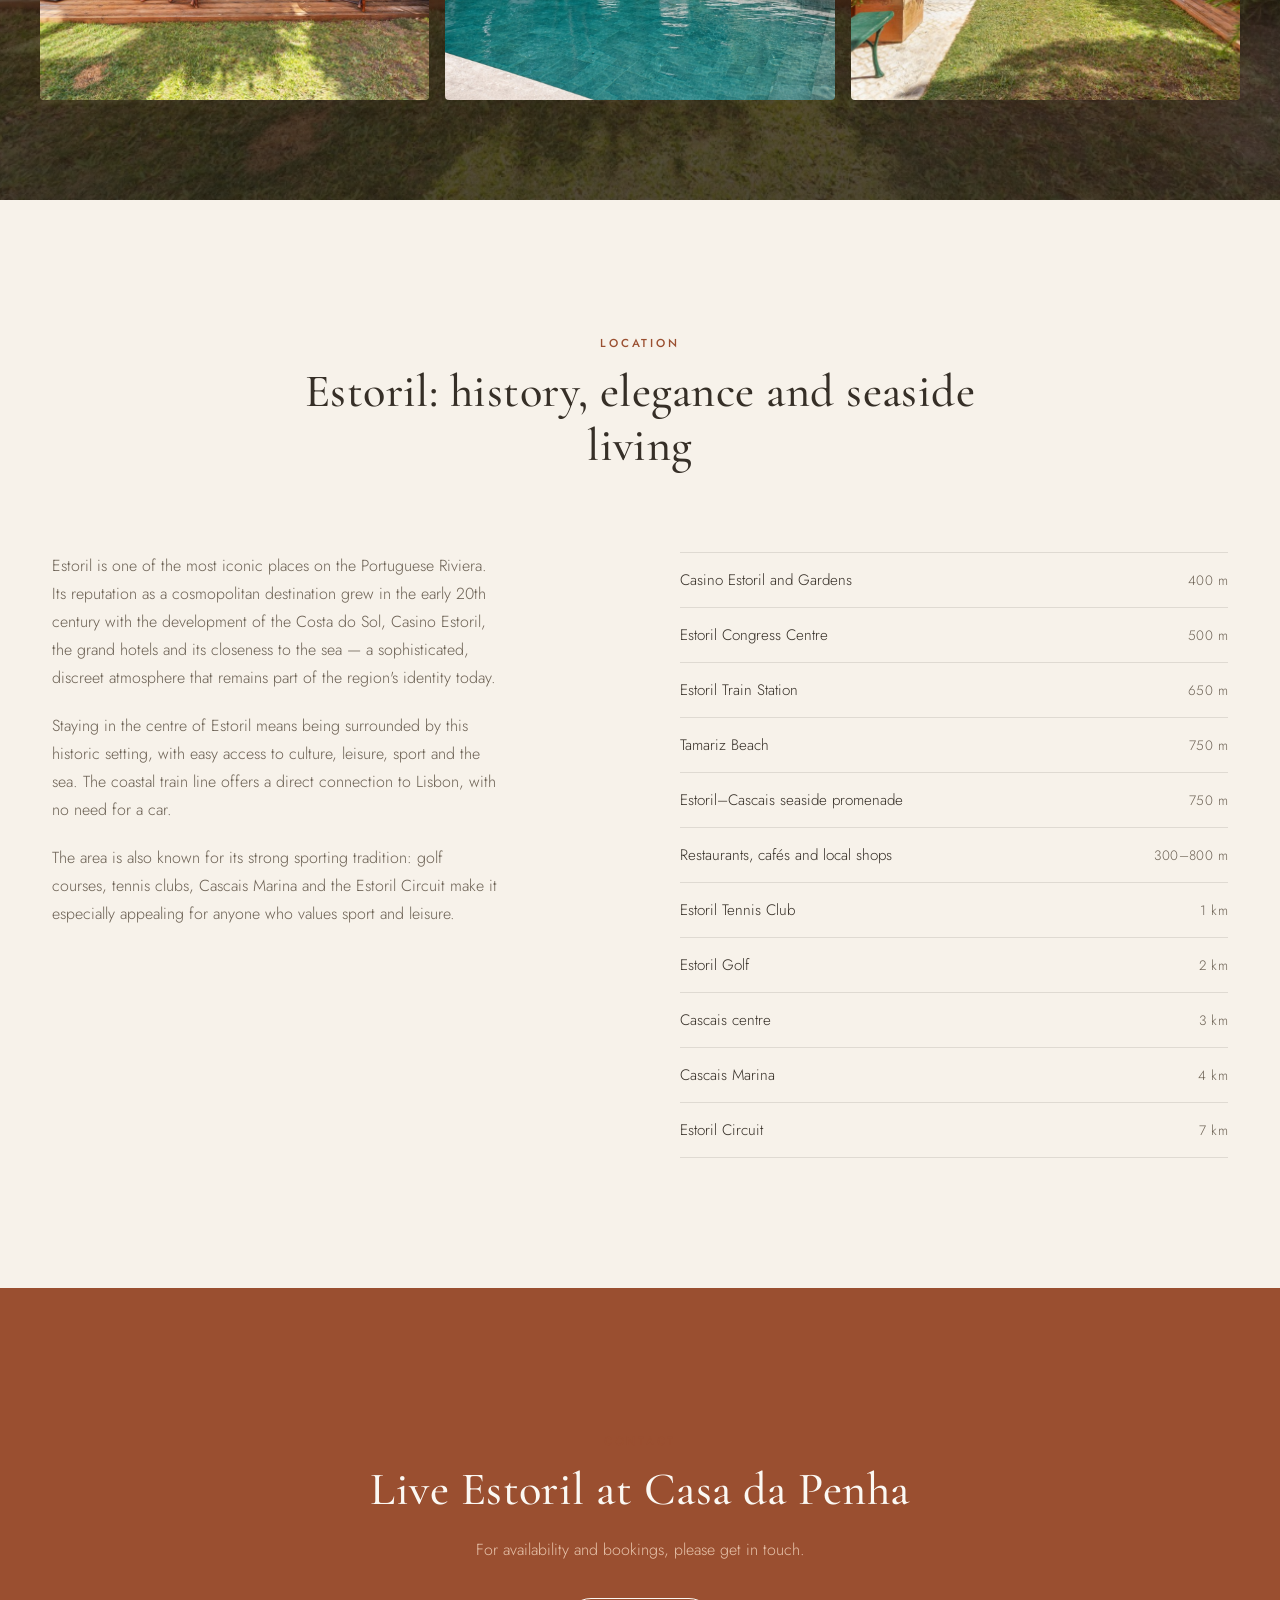
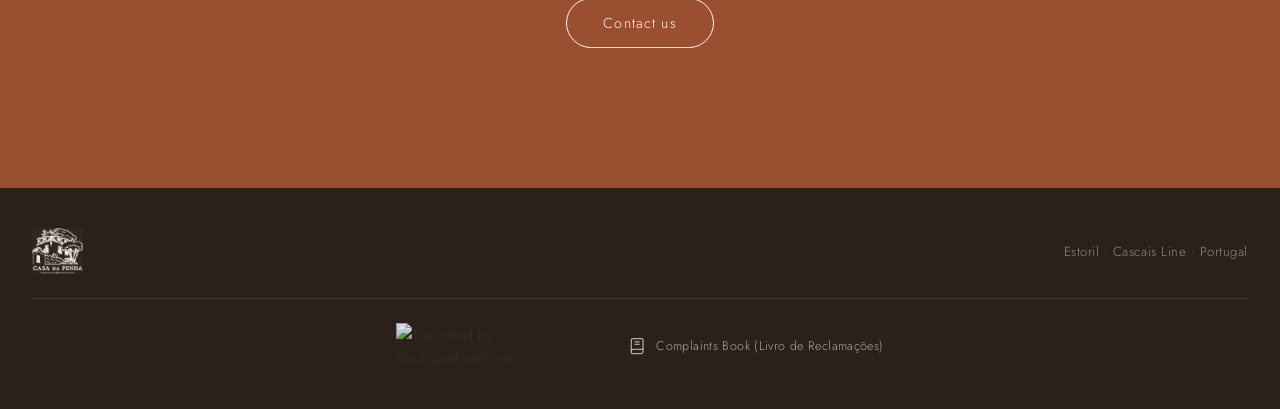
==== commit 5bf2e61a: "Troca fotos do Coral e prepara SEO para o Google (sitemap, robots, canonical, OG, JSON-LD) Co-Author" ====
--- a/index.en.html
+++ b/index.en.html
@@ -7,6 +7,53 @@
 <link rel="alternate" hreflang="pt" href="https://casadapenha.pt/">
 <link rel="alternate" hreflang="en" href="https://casadapenha.pt/index.en.html">
 <meta name="description" content="Casa da Penha — a traditional Portuguese house in the centre of Estoril, a short walk from the sea, Casino Estoril, golf and tennis.">
+<!-- seo:start -->
+<link rel="canonical" href="https://casadapenha.pt/index.en.html">
+<meta property="og:type" content="website">
+<meta property="og:site_name" content="Casa da Penha">
+<meta property="og:title" content="Casa da Penha · Estoril">
+<meta property="og:description" content="Casa da Penha — a traditional Portuguese house in the centre of Estoril, a short walk from the sea, Casino Estoril, golf and tennis.">
+<meta property="og:url" content="https://casadapenha.pt/index.en.html">
+<meta property="og:image" content="https://casadapenha.pt/images/hero.jpg">
+<meta property="og:locale" content="en_GB">
+<meta property="og:locale:alternate" content="pt_PT">
+<meta name="twitter:card" content="summary_large_image">
+<meta name="twitter:title" content="Casa da Penha · Estoril">
+<meta name="twitter:description" content="Casa da Penha — a traditional Portuguese house in the centre of Estoril, a short walk from the sea, Casino Estoril, golf and tennis.">
+<meta name="twitter:image" content="https://casadapenha.pt/images/hero.jpg">
+<link rel="alternate" hreflang="x-default" href="https://casadapenha.pt/">
+<script type="application/ld+json">
+{
+  "@context": "https://schema.org",
+  "@type": "LodgingBusiness",
+  "name": "Casa da Penha",
+  "description": "Casa da Penha — a traditional Portuguese house in the centre of Estoril, a short walk from the sea, Casino Estoril, golf and tennis.",
+  "url": "https://casadapenha.pt/index.en.html",
+  "image": [
+    "https://casadapenha.pt/images/hero.jpg",
+    "https://casadapenha.pt/images/facade.jpg"
+  ],
+  "logo": "https://casadapenha.pt/images/logo.png",
+  "email": "casadapenha800@gmail.com",
+  "address": {
+    "@type": "PostalAddress",
+    "streetAddress": "Avenida de Portugal, n.º 800",
+    "addressLocality": "Estoril",
+    "addressRegion": "Cascais",
+    "addressCountry": "PT"
+  },
+  "checkinTime": "15:00",
+  "checkoutTime": "11:00",
+  "inLanguage": [
+    "pt",
+    "en"
+  ],
+  "sameAs": [
+    "https://boutiquehotel.me/estoril/"
+  ]
+}
+</script>
+<!-- seo:end -->
 <link rel="preconnect" href="https://fonts.googleapis.com">
 <link rel="preconnect" href="https://fonts.gstatic.com" crossorigin>
 <link href="https://fonts.googleapis.com/css2?family=Cormorant+Garamond:ital,wght@0,400;0,500;0,600;1,400&family=Jost:wght@300;400;500&display=swap" rel="stylesheet">
